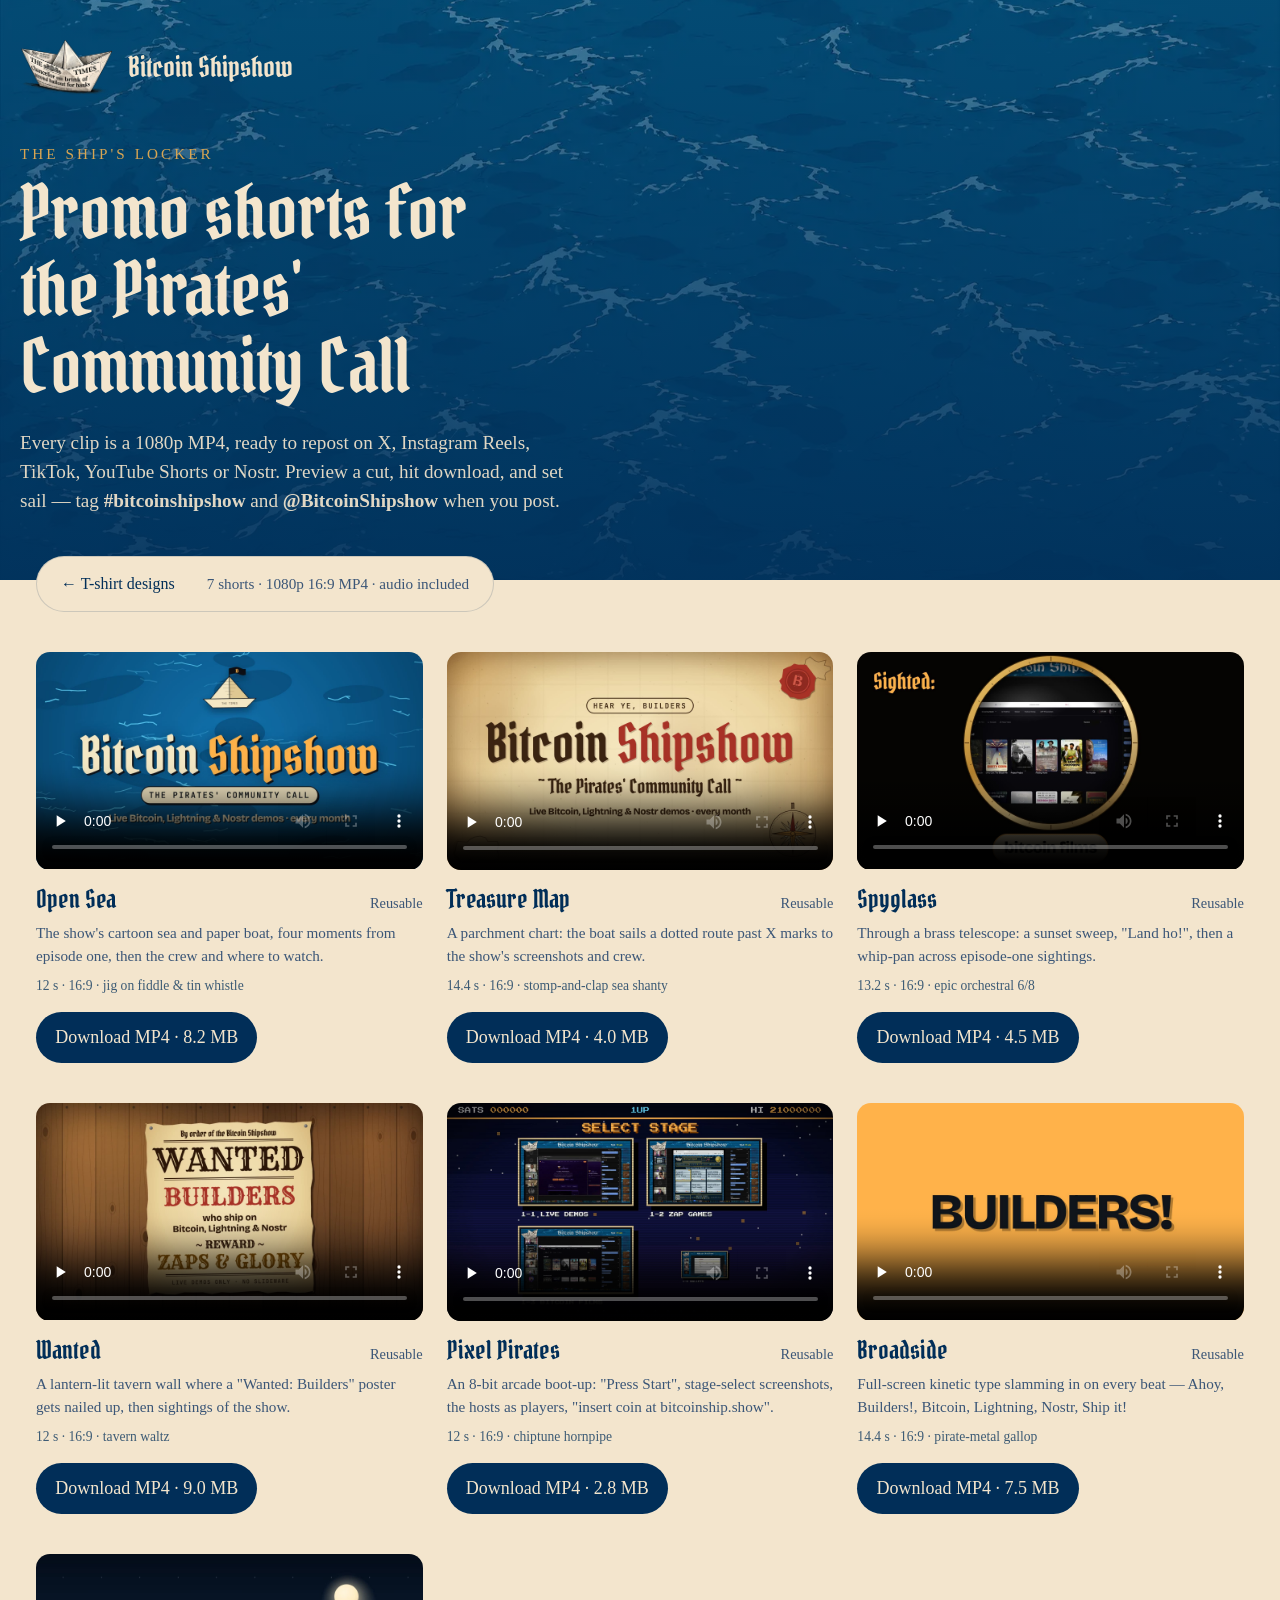
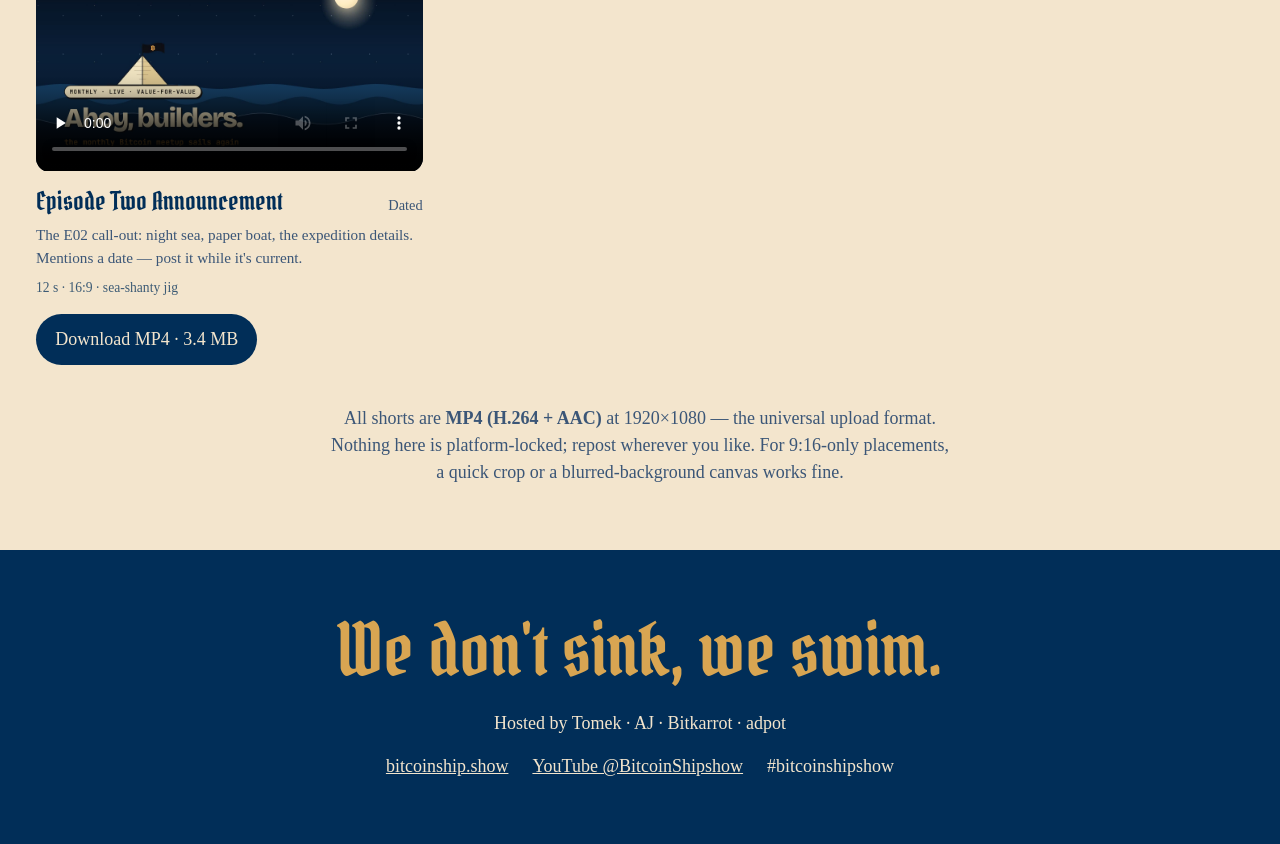
==== site/shorts.html @ 44c75efe "Add /shorts page: preview + download cards for every promo short Each short plays inline and has a D" ====
<!doctype html>
<html lang="en">
<head>
<meta charset="utf-8">
<meta name="viewport" content="width=device-width, initial-scale=1">
<title>Bitcoin Shipshow · Promo shorts</title>
<meta name="description" content="Short promo clips for the Bitcoin Shipshow, the Pirates' Community Call. Preview each short and download the MP4 to repost on social media.">
<meta property="og:title" content="Bitcoin Shipshow · Promo shorts">
<meta property="og:description" content="Pirate-themed promo shorts for the Pirates' Community Call — preview and download every cut to repost.">
<meta property="og:image" content="img/og.jpg">
<meta name="twitter:card" content="summary_large_image">
<link rel="icon" href="img/favicon.png">
<link rel="preconnect" href="https://fonts.googleapis.com">
<link rel="preconnect" href="https://fonts.gstatic.com" crossorigin>
<link href="https://fonts.googleapis.com/css2?family=IM+Fell+English&family=Pirata+One&display=swap" rel="stylesheet">
<link rel="stylesheet" href="styles.css">
<link rel="stylesheet" href="shorts.css">
</head>
<body>
<header class="masthead">
  <div class="masthead__inner">
    <a class="brand" href="https://bitcoinship.show" id="brand-home">
      <img src="img/logo.webp" alt="" width="132" height="79">
      <span>Bitcoin Shipshow</span>
    </a>
    <p class="masthead__kicker">The Ship's Locker</p>
    <h1>Promo shorts for the Pirates' Community Call</h1>
    <p class="masthead__lede">Every clip is a 1080p MP4, ready to repost on X, Instagram Reels, TikTok, YouTube Shorts or Nostr. Preview a cut, hit download, and set sail — tag <strong>#bitcoinshipshow</strong> and <strong>@BitcoinShipshow</strong> when you post.</p>
  </div>
</header>

<main>
  <div class="toolbar">
    <a class="tab" href="."><span>← T-shirt designs</span></a>
    <p class="toolbar__count">7 shorts · 1080p 16:9 MP4 · audio included</p>
  </div>

  <ul class="vgrid">
    <li class="vcard">
      <div class="vcard__media"><video src="videos/bitcoin-shipshow-short-one.mp4" poster="img/posters/open-sea.jpg" preload="none" playsinline controls></video></div>
      <div class="vcard__meta"><span class="vcard__title">Open Sea</span><span class="vcard__tag">Reusable</span></div>
      <p class="vcard__desc">The show's cartoon sea and paper boat, four moments from episode one, then the crew and where to watch.</p>
      <p class="vcard__specs">12 s · 16:9 · jig on fiddle &amp; tin whistle</p>
      <div class="vcard__dl"><a class="button" href="videos/bitcoin-shipshow-short-one.mp4" download>Download MP4 · 8.2 MB</a></div>
    </li>
    <li class="vcard">
      <div class="vcard__media"><video src="videos/bitcoin-shipshow-short-two.mp4" poster="img/posters/treasure-map.jpg" preload="none" playsinline controls></video></div>
      <div class="vcard__meta"><span class="vcard__title">Treasure Map</span><span class="vcard__tag">Reusable</span></div>
      <p class="vcard__desc">A parchment chart: the boat sails a dotted route past X marks to the show's screenshots and crew.</p>
      <p class="vcard__specs">14.4 s · 16:9 · stomp-and-clap sea shanty</p>
      <div class="vcard__dl"><a class="button" href="videos/bitcoin-shipshow-short-two.mp4" download>Download MP4 · 4.0 MB</a></div>
    </li>
    <li class="vcard">
      <div class="vcard__media"><video src="videos/bitcoin-shipshow-short-spyglass.mp4" poster="img/posters/spyglass.jpg" preload="none" playsinline controls></video></div>
      <div class="vcard__meta"><span class="vcard__title">Spyglass</span><span class="vcard__tag">Reusable</span></div>
      <p class="vcard__desc">Through a brass telescope: a sunset sweep, "Land ho!", then a whip-pan across episode-one sightings.</p>
      <p class="vcard__specs">13.2 s · 16:9 · epic orchestral 6/8</p>
      <div class="vcard__dl"><a class="button" href="videos/bitcoin-shipshow-short-spyglass.mp4" download>Download MP4 · 4.5 MB</a></div>
    </li>
    <li class="vcard">
      <div class="vcard__media"><video src="videos/bitcoin-shipshow-short-wanted.mp4" poster="img/posters/wanted.jpg" preload="none" playsinline controls></video></div>
      <div class="vcard__meta"><span class="vcard__title">Wanted</span><span class="vcard__tag">Reusable</span></div>
      <p class="vcard__desc">A lantern-lit tavern wall where a "Wanted: Builders" poster gets nailed up, then sightings of the show.</p>
      <p class="vcard__specs">12 s · 16:9 · tavern waltz</p>
      <div class="vcard__dl"><a class="button" href="videos/bitcoin-shipshow-short-wanted.mp4" download>Download MP4 · 9.0 MB</a></div>
    </li>
    <li class="vcard">
      <div class="vcard__media"><video src="videos/bitcoin-shipshow-short-pixelpirates.mp4" poster="img/posters/pixel-pirates.jpg" preload="none" playsinline controls></video></div>
      <div class="vcard__meta"><span class="vcard__title">Pixel Pirates</span><span class="vcard__tag">Reusable</span></div>
      <p class="vcard__desc">An 8-bit arcade boot-up: "Press Start", stage-select screenshots, the hosts as players, "insert coin at bitcoinship.show".</p>
      <p class="vcard__specs">12 s · 16:9 · chiptune hornpipe</p>
      <div class="vcard__dl"><a class="button" href="videos/bitcoin-shipshow-short-pixelpirates.mp4" download>Download MP4 · 2.8 MB</a></div>
    </li>
    <li class="vcard">
      <div class="vcard__media"><video src="videos/bitcoin-shipshow-short-broadside.mp4" poster="img/posters/broadside.jpg" preload="none" playsinline controls></video></div>
      <div class="vcard__meta"><span class="vcard__title">Broadside</span><span class="vcard__tag">Reusable</span></div>
      <p class="vcard__desc">Full-screen kinetic type slamming in on every beat — Ahoy, Builders!, Bitcoin, Lightning, Nostr, Ship it!</p>
      <p class="vcard__specs">14.4 s · 16:9 · pirate-metal gallop</p>
      <div class="vcard__dl"><a class="button" href="videos/bitcoin-shipshow-short-broadside.mp4" download>Download MP4 · 7.5 MB</a></div>
    </li>
    <li class="vcard">
      <div class="vcard__media"><video src="videos/2026nov3_bitcoinshipshow.mp4" poster="img/posters/e02-announcement.jpg" preload="none" playsinline controls></video></div>
      <div class="vcard__meta"><span class="vcard__title">Episode Two Announcement</span><span class="vcard__tag">Dated</span></div>
      <p class="vcard__desc">The E02 call-out: night sea, paper boat, the expedition details. Mentions a date — post it while it's current.</p>
      <p class="vcard__specs">12 s · 16:9 · sea-shanty jig</p>
      <div class="vcard__dl"><a class="button" href="videos/2026nov3_bitcoinshipshow.mp4" download>Download MP4 · 3.4 MB</a></div>
    </li>
  </ul>

  <p class="note">All shorts are <strong>MP4 (H.264 + AAC)</strong> at 1920×1080 — the universal upload format. Nothing here is platform-locked; repost wherever you like. For 9:16-only placements, a quick crop or a blurred-background canvas works fine.</p>
</main>

<footer class="footer">
  <p class="footer__statement">We don't sink, we swim.</p>
  <p class="footer__hosts">Hosted by Tomek · AJ · Bitkarrot · adpot</p>
  <ul class="footer__links">
    <li><a href="https://bitcoinship.show" id="footer-site">bitcoinship.show</a></li>
    <li><a href="https://www.youtube.com/@BitcoinShipshow" id="footer-youtube">YouTube @BitcoinShipshow</a></li>
    <li><span>#bitcoinshipshow</span></li>
  </ul>
</footer>
</body>
</html>
---- site/styles.css ----
/* Bitcoin Shipshow tee gallery. Tokens mirror the brand kit (research/shipshow/brand). */
:root {
  --color-paper: #f3e5cd;
  --color-paper-deep: #e8d6b4;
  --color-ink: #012e58;
  --color-ink-soft: #3b5677;
  --color-ocean: #066c95;
  --color-gold: #d8a552;
  --color-sunset: #fcb355;
  --color-rule: rgba(1, 46, 88, 0.16);
  --color-scrim: rgba(1, 20, 40, 0.72);
  --color-on-ink: #f3e5cd;
  --font-display: "Pirata One", "IM Fell English", serif;
  --font-body: "IM Fell English", Georgia, serif;
  --radius: 14px;
  --space-1: 0.5rem;
  --space-2: 1rem;
  --space-3: 1.5rem;
  --space-4: 2.5rem;
  --space-5: 4rem;
  --max: 1240px;
}

*, *::before, *::after { box-sizing: border-box; }
html, body { overflow-x: clip; }
body {
  margin: 0;
  background: var(--color-paper);
  color: var(--color-ink);
  font-family: var(--font-body);
  font-size: 1.125rem;
  line-height: 1.5;
}
h1, h2, h3 { font-family: var(--font-display); font-weight: 400; font-style: normal; line-height: 1.05; margin: 0; overflow-wrap: anywhere; min-width: 0; }
a { color: inherit; }
img { display: block; max-width: 100%; height: auto; }

/* Masthead: brand ocean art behind a navy scrim */
.masthead {
  background: linear-gradient(180deg, rgba(1, 46, 88, 0.55), rgba(1, 46, 88, 0.92)), url("img/ocean.webp") center 40% / cover;
  color: var(--color-on-ink);
  padding: var(--space-4) var(--space-2) var(--space-5);
}
.masthead__inner { max-width: var(--max); margin: 0 auto; }
.brand { display: inline-flex; align-items: center; gap: var(--space-2); text-decoration: none; font-family: var(--font-display); font-size: 1.75rem; white-space: nowrap; }
.brand img { width: 92px; }
.masthead__kicker { margin: var(--space-4) 0 var(--space-1); color: var(--color-gold); letter-spacing: 0.2em; text-transform: uppercase; font-size: 0.95rem; }
.masthead h1 { font-size: clamp(2.4rem, 6vw, 4.6rem); max-width: 16ch; }
.masthead__lede { max-width: 58ch; margin: var(--space-3) 0 0; font-size: 1.2rem; opacity: 0.92; }

main { max-width: var(--max); margin: 0 auto; padding: 0 var(--space-2) var(--space-5); }

/* Tabs (radio inputs, so switching never scroll-jumps) */
.toolbar { display: flex; flex-wrap: wrap; align-items: center; gap: var(--space-1); margin: calc(-1 * var(--space-3)) 0 var(--space-4); padding: var(--space-1); background: var(--color-paper); border: 1px solid var(--color-rule); border-radius: 999px; width: fit-content; max-width: 100%; position: relative; }
.tab { position: relative; cursor: pointer; }
.tab input { position: absolute; opacity: 0; inset: 0; margin: 0; cursor: pointer; }
.tab span { display: block; padding: 0.45rem 1rem; border-radius: 999px; white-space: nowrap; font-size: 1rem; }
.tab input:checked + span { background: var(--color-ink); color: var(--color-on-ink); }
.tab input:focus-visible + span { outline: 3px solid var(--color-sunset); outline-offset: 2px; }
.toolbar__count { margin: 0 var(--space-2) 0 var(--space-1); color: var(--color-ink-soft); font-size: 0.95rem; white-space: nowrap; }

/* Grid */
.grid { list-style: none; margin: 0; padding: 0; display: grid; grid-template-columns: repeat(auto-fill, minmax(min(100%, 270px), 1fr)); gap: var(--space-4) var(--space-3); }
.card { all: unset; box-sizing: border-box; display: flex; flex-direction: column; width: 100%; cursor: pointer; border-radius: var(--radius); }
.card:focus-visible { outline: 3px solid var(--color-sunset); outline-offset: 6px; }
.card__img { aspect-ratio: 1; background: var(--color-paper-deep); border-radius: var(--radius); overflow: hidden; display: grid; place-items: center; }
.card__img img { width: 100%; transition: transform 0.35s ease; }
.card:hover .card__img img { transform: scale(1.04); }
.card__meta { display: flex; justify-content: space-between; align-items: baseline; gap: var(--space-1); margin-top: var(--space-2); }
.card__title { font-family: var(--font-display); font-size: 1.55rem; line-height: 1.1; min-width: 0; overflow-wrap: anywhere; }
.card__tag { color: var(--color-ink-soft); font-size: 0.9rem; white-space: nowrap; }
.dots { display: flex; gap: 6px; margin-top: var(--space-1); }
.dot { width: 16px; height: 16px; border-radius: 50%; border: 1px solid rgba(0, 0, 0, 0.25); }

/* Viewer */
.viewer { width: min(1180px, 100vw - 2rem); max-width: none; max-height: calc(100dvh - 2rem); padding: 0; border: 0; border-radius: var(--radius); background: var(--color-paper); color: var(--color-ink); display: none; overflow: hidden; }
.viewer[open] { display: grid; grid-template-columns: minmax(0, 1.4fr) minmax(0, 1fr); }
.viewer::backdrop { background: var(--color-scrim); }
.viewer__stage { position: relative; background: var(--color-paper-deep); display: flex; flex-direction: column; align-items: center; justify-content: center; padding: var(--space-3); min-height: 0; }
.viewer__view { display: flex; gap: var(--space-1); padding: 4px; border: 1px solid var(--color-rule); border-radius: 999px; background: var(--color-paper); margin-bottom: var(--space-2); }
.viewer__figure { margin: 0; width: 100%; display: grid; place-items: center; min-height: 0; }
.viewer__figure img { max-height: min(72dvh, 720px); width: auto; border-radius: var(--radius); }
.viewer__figure.is-design img { background: var(--shirt, #fff); padding: 6%; box-shadow: inset 0 0 0 1px rgba(0, 0, 0, 0.08); }
.viewer__nav { position: absolute; top: 50%; translate: 0 -50%; width: 44px; height: 44px; border-radius: 50%; border: 1px solid var(--color-rule); background: var(--color-paper); color: var(--color-ink); font-size: 1.8rem; line-height: 1; cursor: pointer; }
.viewer__nav--prev { left: var(--space-2); }
.viewer__nav--next { right: var(--space-2); }
.viewer__panel { position: relative; padding: var(--space-4) var(--space-3) var(--space-3); overflow-y: auto; }
.viewer__close { position: absolute; top: var(--space-2); right: var(--space-2); width: 44px; height: 44px; border-radius: 50%; border: 1px solid var(--color-rule); background: transparent; color: var(--color-ink); font-size: 1.6rem; cursor: pointer; }
.viewer__tag { margin: 0 0 var(--space-1); padding-right: 3.25rem; color: var(--color-ocean); letter-spacing: 0.16em; text-transform: uppercase; font-size: 0.85rem; }
.viewer__panel h2 { font-size: clamp(2rem, 4vw, 3rem); padding-right: 3rem; }
.viewer__desc { margin: var(--space-2) 0 var(--space-3); }
.viewer__panel h3 { font-size: 1.4rem; margin-bottom: var(--space-1); }
.swatches { display: flex; flex-wrap: wrap; gap: 10px; }
.swatch { position: relative; }
.swatch input { position: absolute; opacity: 0; inset: 0; margin: 0; cursor: pointer; }
.swatch span { display: block; width: 40px; height: 40px; border-radius: 50%; border: 1px solid rgba(0, 0, 0, 0.25); cursor: pointer; }
.swatch input:checked + span { box-shadow: 0 0 0 3px var(--color-paper), 0 0 0 5px var(--color-ink); }
.swatch input:focus-visible + span { outline: 3px solid var(--color-sunset); outline-offset: 4px; }
.viewer__shirt { margin: var(--space-1) 0 var(--space-3); color: var(--color-ink-soft); }
.button { display: inline-flex; align-items: center; gap: var(--space-1); padding: 0.75rem 1.2rem; border-radius: 999px; background: var(--color-ink); color: var(--color-on-ink); text-decoration: none; white-space: nowrap; }
.button:focus-visible { outline: 3px solid var(--color-sunset); outline-offset: 3px; }
.viewer__note { color: var(--color-ink-soft); font-size: 0.95rem; margin: var(--space-1) 0 0; }

/* Footer: statement */
.footer { background: var(--color-ink); color: var(--color-on-ink); padding: var(--space-5) var(--space-2); text-align: center; }
.footer__statement { font-family: var(--font-display); font-size: clamp(2.2rem, 7vw, 4.5rem); line-height: 1; margin: 0; color: var(--color-gold); }
.footer__hosts { margin: var(--space-3) 0 var(--space-2); }
.footer__links { list-style: none; margin: 0; padding: 0; display: flex; flex-wrap: wrap; justify-content: center; gap: var(--space-1) var(--space-3); }
.footer__links a, .footer__links span { white-space: nowrap; }

@media (max-width: 860px) {
  .viewer[open] { grid-template-columns: minmax(0, 1fr); grid-template-rows: auto auto; align-content: start; overflow-y: auto; }
  .viewer__stage { min-height: auto; }
  .viewer__figure img { max-height: 56dvh; }
  .viewer__panel { overflow: visible; }
}
@media (max-width: 480px) {
  .masthead { padding-top: var(--space-3); }
  .brand { font-size: 1.35rem; }
  .brand img { width: 64px; }
  .toolbar { border-radius: var(--radius); }
  .tab span { padding: 0.4rem 0.75rem; }
  .viewer { width: 100%; max-width: 100%; height: 100dvh; max-height: 100dvh; margin: 0; inset: 0; border-radius: 0; }
  .viewer__stage { padding: var(--space-2); }
  .viewer__panel { padding: var(--space-3) var(--space-2); }
  .viewer__nav { width: 38px; height: 38px; }
}
@media (prefers-reduced-motion: reduce) {
  .card__img img { transition: none; }
}
---- site/shorts.css ----
/* Shorts page additions — hand-maintained, not generated by the tee-site build. */

.toolbar .tab a, .toolbar a.tab { text-decoration: none; }

.vgrid {
  list-style: none;
  margin: 0;
  padding: 0;
  display: grid;
  grid-template-columns: repeat(auto-fill, minmax(min(340px, 100%), 1fr));
  gap: var(--space-4) var(--space-3);
}

.vcard__media {
  aspect-ratio: 16 / 9;
  background: var(--color-paper-deep);
  border-radius: var(--radius);
  overflow: hidden;
}
.vcard__media video { width: 100%; height: 100%; display: block; object-fit: cover; }

.vcard__meta {
  display: flex;
  justify-content: space-between;
  align-items: baseline;
  gap: var(--space-1);
  margin-top: var(--space-2);
}
.vcard__title {
  font-family: var(--font-display);
  font-size: 1.55rem;
  line-height: 1.1;
  min-width: 0;
  overflow-wrap: anywhere;
}
.vcard__tag { color: var(--color-ink-soft); font-size: 0.9rem; white-space: nowrap; }
.vcard__desc { margin: var(--space-1) 0 0; color: var(--color-ink-soft); font-size: 0.95rem; }
.vcard__specs { margin: var(--space-1) 0 0; font-size: 0.85rem; opacity: 0.75; }
.vcard__dl { margin-top: var(--space-2); display: flex; align-items: center; gap: var(--space-2); flex-wrap: wrap; }

.note {
  margin: var(--space-4) auto 0;
  max-width: 70ch;
  text-align: center;
  color: var(--color-ink-soft);
}

@media (prefers-reduced-motion: no-preference) {
  .vcard__media { transition: transform 0.35s ease; }
}
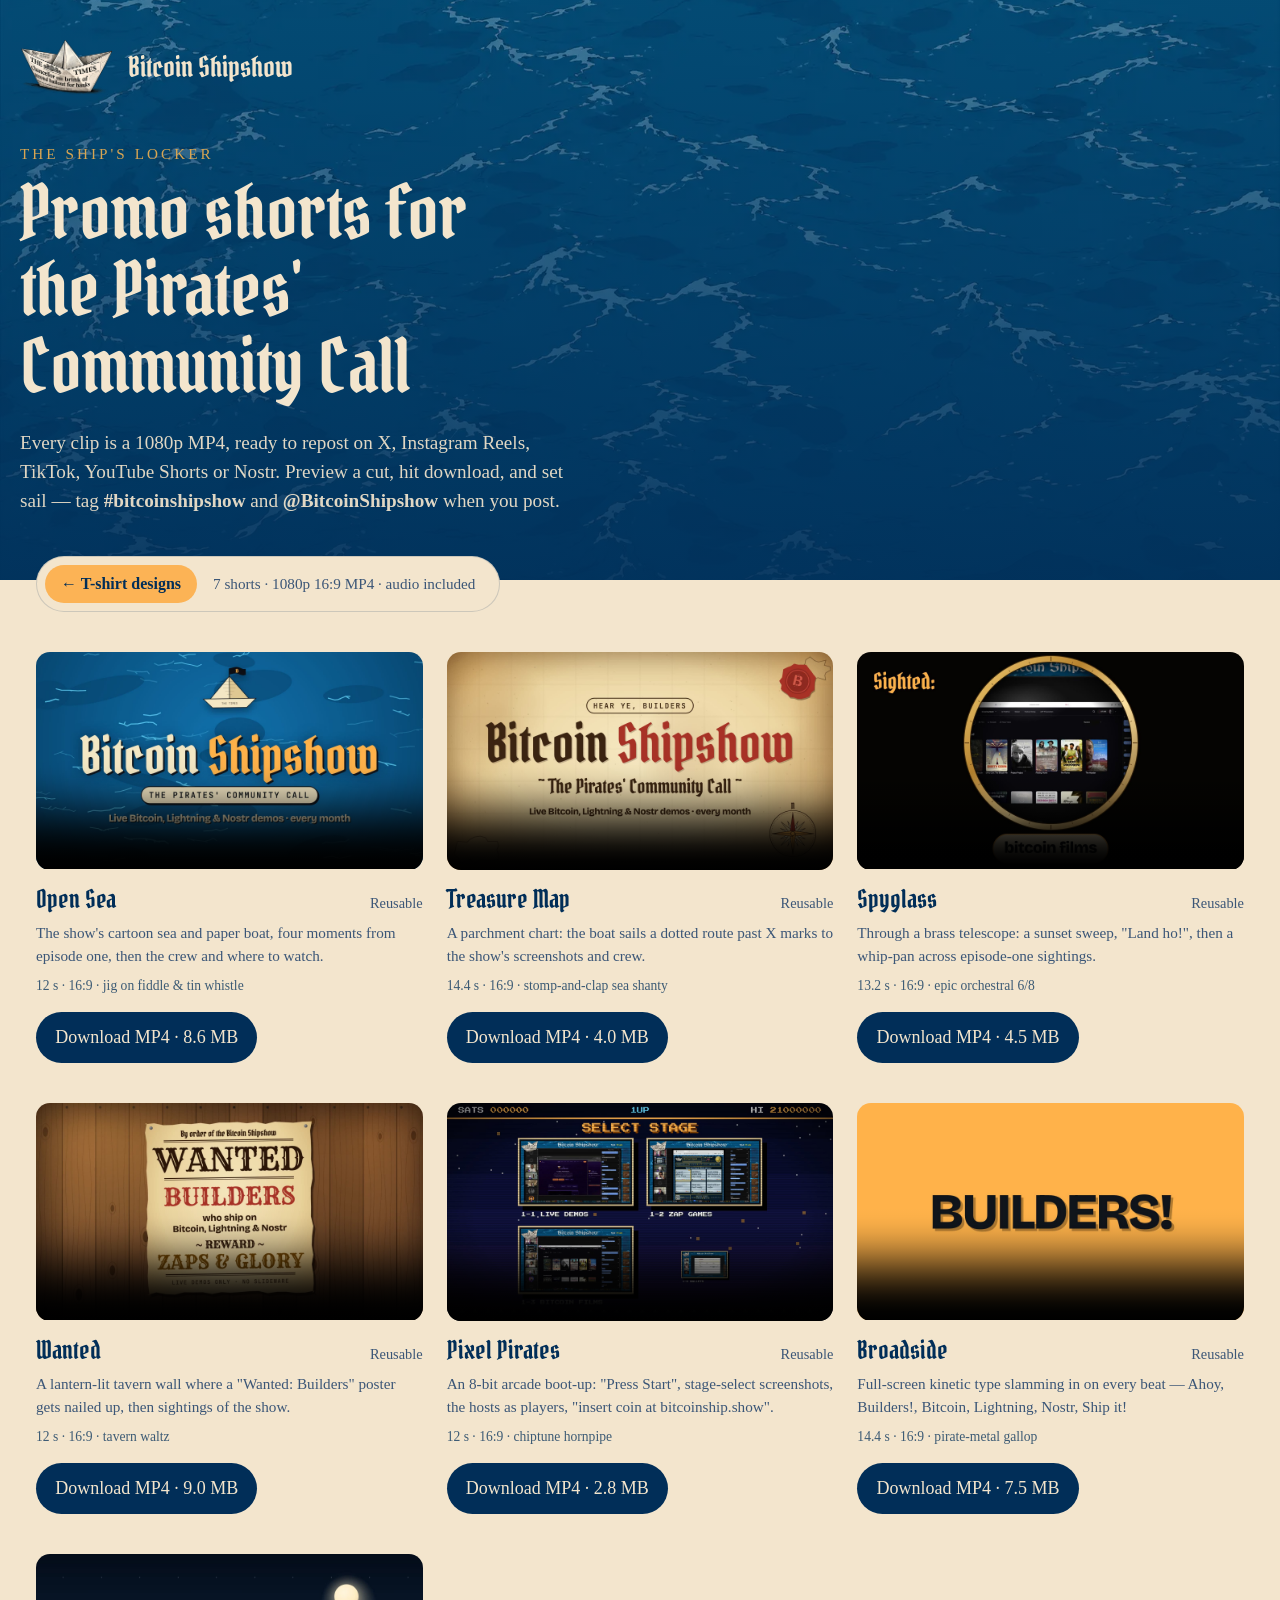
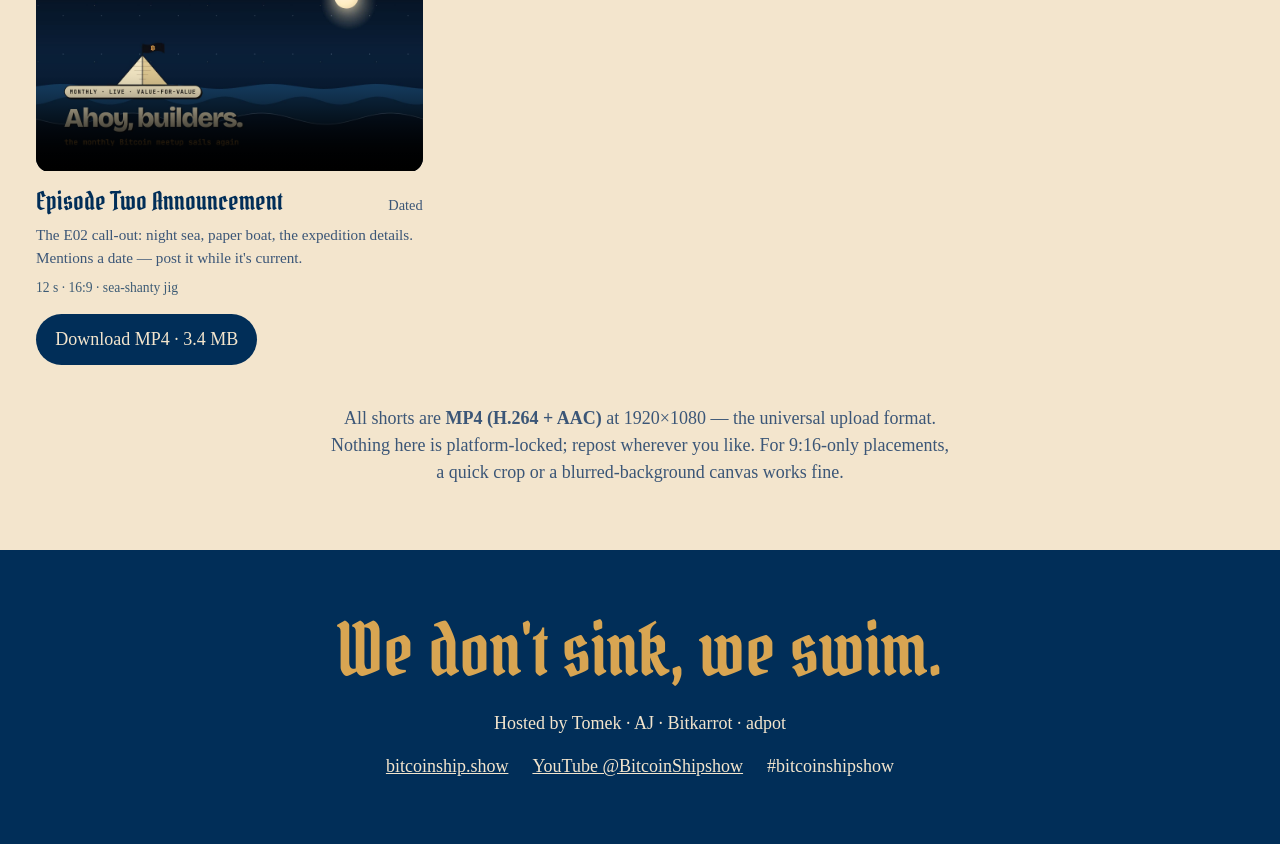
==== commit 44e0df8c: "Auto-build the shorts page at deploy time site/scripts/build_shorts_page.py (wired as vercel.json bu" ====
--- a/site/shorts.html
+++ b/site/shorts.html
@@ -31,43 +31,43 @@
 
 <main>
   <div class="toolbar">
-    <a class="tab" href="."><span>← T-shirt designs</span></a>
+    <a class="tab tab--cta" href="."><span>← T-shirt designs</span></a>
     <p class="toolbar__count">7 shorts · 1080p 16:9 MP4 · audio included</p>
   </div>
 
   <ul class="vgrid">
     <li class="vcard">
-      <div class="vcard__media"><video src="videos/bitcoin-shipshow-short-one.mp4" poster="img/posters/open-sea.jpg" preload="none" playsinline controls></video></div>
+      <div class="vcard__media"><video src="videos/bitcoin-shipshow-short-one.mp4" poster="img/posters/one.jpg" preload="none" playsinline controls></video></div>
       <div class="vcard__meta"><span class="vcard__title">Open Sea</span><span class="vcard__tag">Reusable</span></div>
-      <p class="vcard__desc">The show's cartoon sea and paper boat, four moments from episode one, then the crew and where to watch.</p>
+      <p class="vcard__desc">The show&#x27;s cartoon sea and paper boat, four moments from episode one, then the crew and where to watch.</p>
       <p class="vcard__specs">12 s · 16:9 · jig on fiddle &amp; tin whistle</p>
-      <div class="vcard__dl"><a class="button" href="videos/bitcoin-shipshow-short-one.mp4" download>Download MP4 · 8.2 MB</a></div>
+      <div class="vcard__dl"><a class="button" href="videos/bitcoin-shipshow-short-one.mp4" download>Download MP4 · 8.6 MB</a></div>
     </li>
     <li class="vcard">
-      <div class="vcard__media"><video src="videos/bitcoin-shipshow-short-two.mp4" poster="img/posters/treasure-map.jpg" preload="none" playsinline controls></video></div>
+      <div class="vcard__media"><video src="videos/bitcoin-shipshow-short-two.mp4" poster="img/posters/two.jpg" preload="none" playsinline controls></video></div>
       <div class="vcard__meta"><span class="vcard__title">Treasure Map</span><span class="vcard__tag">Reusable</span></div>
-      <p class="vcard__desc">A parchment chart: the boat sails a dotted route past X marks to the show's screenshots and crew.</p>
+      <p class="vcard__desc">A parchment chart: the boat sails a dotted route past X marks to the show&#x27;s screenshots and crew.</p>
       <p class="vcard__specs">14.4 s · 16:9 · stomp-and-clap sea shanty</p>
       <div class="vcard__dl"><a class="button" href="videos/bitcoin-shipshow-short-two.mp4" download>Download MP4 · 4.0 MB</a></div>
     </li>
     <li class="vcard">
       <div class="vcard__media"><video src="videos/bitcoin-shipshow-short-spyglass.mp4" poster="img/posters/spyglass.jpg" preload="none" playsinline controls></video></div>
       <div class="vcard__meta"><span class="vcard__title">Spyglass</span><span class="vcard__tag">Reusable</span></div>
-      <p class="vcard__desc">Through a brass telescope: a sunset sweep, "Land ho!", then a whip-pan across episode-one sightings.</p>
+      <p class="vcard__desc">Through a brass telescope: a sunset sweep, &quot;Land ho!&quot;, then a whip-pan across episode-one sightings.</p>
       <p class="vcard__specs">13.2 s · 16:9 · epic orchestral 6/8</p>
       <div class="vcard__dl"><a class="button" href="videos/bitcoin-shipshow-short-spyglass.mp4" download>Download MP4 · 4.5 MB</a></div>
     </li>
     <li class="vcard">
       <div class="vcard__media"><video src="videos/bitcoin-shipshow-short-wanted.mp4" poster="img/posters/wanted.jpg" preload="none" playsinline controls></video></div>
       <div class="vcard__meta"><span class="vcard__title">Wanted</span><span class="vcard__tag">Reusable</span></div>
-      <p class="vcard__desc">A lantern-lit tavern wall where a "Wanted: Builders" poster gets nailed up, then sightings of the show.</p>
+      <p class="vcard__desc">A lantern-lit tavern wall where a &quot;Wanted: Builders&quot; poster gets nailed up, then sightings of the show.</p>
       <p class="vcard__specs">12 s · 16:9 · tavern waltz</p>
       <div class="vcard__dl"><a class="button" href="videos/bitcoin-shipshow-short-wanted.mp4" download>Download MP4 · 9.0 MB</a></div>
     </li>
     <li class="vcard">
-      <div class="vcard__media"><video src="videos/bitcoin-shipshow-short-pixelpirates.mp4" poster="img/posters/pixel-pirates.jpg" preload="none" playsinline controls></video></div>
+      <div class="vcard__media"><video src="videos/bitcoin-shipshow-short-pixelpirates.mp4" poster="img/posters/pixelpirates.jpg" preload="none" playsinline controls></video></div>
       <div class="vcard__meta"><span class="vcard__title">Pixel Pirates</span><span class="vcard__tag">Reusable</span></div>
-      <p class="vcard__desc">An 8-bit arcade boot-up: "Press Start", stage-select screenshots, the hosts as players, "insert coin at bitcoinship.show".</p>
+      <p class="vcard__desc">An 8-bit arcade boot-up: &quot;Press Start&quot;, stage-select screenshots, the hosts as players, &quot;insert coin at bitcoinship.show&quot;.</p>
       <p class="vcard__specs">12 s · 16:9 · chiptune hornpipe</p>
       <div class="vcard__dl"><a class="button" href="videos/bitcoin-shipshow-short-pixelpirates.mp4" download>Download MP4 · 2.8 MB</a></div>
     </li>
@@ -79,9 +79,9 @@
       <div class="vcard__dl"><a class="button" href="videos/bitcoin-shipshow-short-broadside.mp4" download>Download MP4 · 7.5 MB</a></div>
     </li>
     <li class="vcard">
-      <div class="vcard__media"><video src="videos/2026nov3_bitcoinshipshow.mp4" poster="img/posters/e02-announcement.jpg" preload="none" playsinline controls></video></div>
+      <div class="vcard__media"><video src="videos/2026nov3_bitcoinshipshow.mp4" poster="img/posters/2026nov3-bitcoinshipshow.jpg" preload="none" playsinline controls></video></div>
       <div class="vcard__meta"><span class="vcard__title">Episode Two Announcement</span><span class="vcard__tag">Dated</span></div>
-      <p class="vcard__desc">The E02 call-out: night sea, paper boat, the expedition details. Mentions a date — post it while it's current.</p>
+      <p class="vcard__desc">The E02 call-out: night sea, paper boat, the expedition details. Mentions a date — post it while it&#x27;s current.</p>
       <p class="vcard__specs">12 s · 16:9 · sea-shanty jig</p>
       <div class="vcard__dl"><a class="button" href="videos/2026nov3_bitcoinshipshow.mp4" download>Download MP4 · 3.4 MB</a></div>
     </li>
--- a/site/styles.css
+++ b/site/styles.css
@@ -56,6 +56,11 @@
 .tab input { position: absolute; opacity: 0; inset: 0; margin: 0; cursor: pointer; }
 .tab span { display: block; padding: 0.45rem 1rem; border-radius: 999px; white-space: nowrap; font-size: 1rem; }
 .tab input:checked + span { background: var(--color-ink); color: var(--color-on-ink); }
+/* hand-added: nav CTA link (to /shorts) — re-append if styles.css is regenerated */
+.tab--cta { text-decoration: none; }
+.tab--cta span { background: var(--color-sunset); color: var(--color-ink); font-weight: 700; }
+.tab--cta:hover span { filter: brightness(1.07); }
+.tab--cta:focus-visible span { outline: 3px solid var(--color-ink); outline-offset: 2px; }
 .tab input:focus-visible + span { outline: 3px solid var(--color-sunset); outline-offset: 2px; }
 .toolbar__count { margin: 0 var(--space-2) 0 var(--space-1); color: var(--color-ink-soft); font-size: 0.95rem; white-space: nowrap; }
 
--- a/site/shorts.css
+++ b/site/shorts.css
@@ -1,5 +1,4 @@
-/* Shorts page additions — hand-maintained, not generated by the tee-site build. */
-
+/* Promo-shorts page — generated by scripts/build_shorts_page.py. */
 .toolbar .tab a, .toolbar a.tab { text-decoration: none; }
 
 .vgrid {
